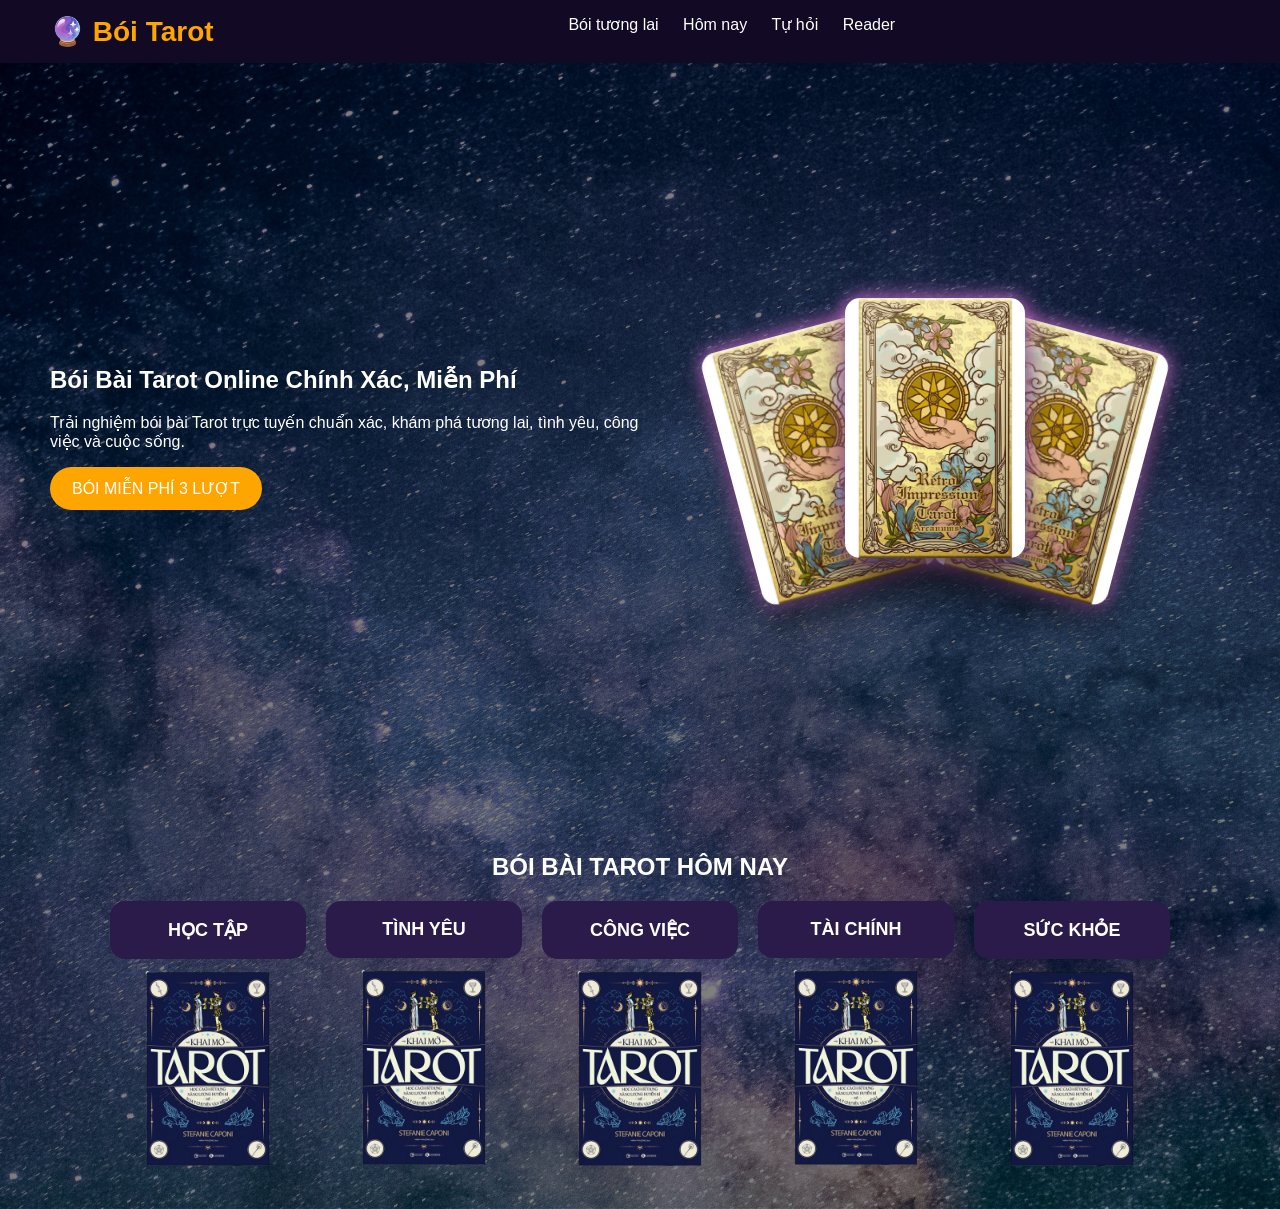
==== tarot/index.html @ 139252c0 "Update code ket noi Database" ====
<!DOCTYPE html>
<html lang="vi">
<head>
    <meta charset="UTF-8">
    <title>Tarot</title>
    <link rel="stylesheet" href="style.css">
</head>
<body>

<!-- HEADER -->
<header class="navbar">
    <div class="logo">🔮 Bói Tarot</div>

    <nav>
        <a href="#">Bói tương lai</a>
        <a href="#">Hôm nay</a>
        <a href="#">Tự hỏi</a>
        <a href="#">Reader</a>
    </nav>

    <!-- LOGIN / USER -->
    <div class="nav-login" id="navUser"></div>
</header>

<!-- HERO -->
<section class="hero">
    
    <div class="hero-text">
        <h1>Bói Bài Tarot Online Chính Xác, Miễn Phí</h1>
        <p>
            Trải nghiệm bói bài Tarot trực tuyến chuẩn xác,
            khám phá tương lai, tình yêu, công việc và cuộc sống.
        </p>

        <a href="pages/detail/detail.html" class="btn" id="start-btn">
            BÓI MIỄN PHÍ 3 LƯỢT
        </a>
    </div>

    <!-- TAROT -->
    <div class="hero-img">

        <div class="flip-card card1">
            <div class="flip-inner">
                <div class="flip-front">
                    <img src="assets/images/main.jpg" alt="">
                </div>
                <div class="flip-back">🔮</div>
            </div>
        </div>

        <div class="flip-card card2">
            <div class="flip-inner">
                <div class="flip-front">
                    <img src="assets/images/main.jpg" alt="">
                </div>
                <div class="flip-back">💜</div>
            </div>
        </div>

        <div class="flip-card card3">
            <div class="flip-inner">
                <div class="flip-front">
                    <img src="assets/images/main.jpg" alt="">
                </div>
                <div class="flip-back">✨</div>
            </div>
        </div>

    </div>
</section>

<!-- CARDS -->
<section class="cards">
    <h2>BÓI BÀI TAROT HÔM NAY</h2>

    <div class="card-list">

        <div class="card-item">
            <div class="card">HỌC TẬP</div>
            <img src="assets/images/card.jpg" alt="">
        </div>

        <div class="card-item">
            <div class="card">TÌNH YÊU</div>
            <img src="assets/images/card.jpg" alt="">
        </div>

        <div class="card-item">
            <div class="card">CÔNG VIỆC</div>
            <img src="assets/images/card.jpg" alt="">
        </div>

        <div class="card-item">
            <div class="card">TÀI CHÍNH</div>
            <img src="assets/images/card.jpg" alt="">
        </div>

        <div class="card-item">
            <div class="card">SỨC KHỎE</div>
            <img src="assets/images/card.jpg" alt="">
        </div>

    </div>
</section>

<!-- SCRIPT -->
<script>
const navUser = document.getElementById("navUser");
const startBtn = document.getElementById("start-btn");

// Đổi thành hàm async để đợi Python trả lời
async function renderNavUser() {
    try {
        // GỌI API PYTHON để lấy thông tin session
        const response = await fetch('/api/user');
        const data = await response.json();
        const user = data.user;

        if (user) {
            navUser.innerHTML = `
                <span class="user-name">👤 ${user}</span>
                <button class="logout-btn" onclick="logout()">Đăng xuất</button>
            `;
        } else {
            navUser.innerHTML = `
                <a href="pages/authenticate/login.html" class="login-btn">Đăng nhập</a>
            `;
        }
    } catch (error) {
        console.error("Lỗi khi kết nối Server:", error);
    }
}

async function logout() {
    // GỌI API PYTHON ĐỂ XÓA SESSION
    await fetch('/api/logout', { method: 'POST' });
    renderNavUser(); // Cập nhật lại giao diện
}

startBtn.addEventListener("click", async function(e) {
    e.preventDefault(); // Tạm dừng việc chuyển trang ngay lập tức
    
    // Hỏi lại Python xem thực sự đã đăng nhập chưa
    const response = await fetch('/api/user');
    const data = await response.json();

    if (!data.user) {
        alert("Bạn cần đăng nhập trước!");
        window.location.href = "pages/authenticate/login.html";
    } else {
        // Nếu Python báo Ok, cho phép chuyển sang trang rút bài
        window.location.href = "pages/detail/detail.html";
    }
});

// Chạy hàm kiểm tra ngay khi mở web
renderNavUser();
</script>

</body>
</html>
---- tarot/style.css ----
body {
    margin: 0;
    font-family: Arial;
    color: white;

    /* Overlay tối hơn */
    background: 
        linear-gradient(rgba(0,0,0,0.5), rgba(0,0,0,0.5)), /* tăng alpha để tối hơn */
        url("assets/images/bg-stars.jpg");
    background-size: cover;
    background-position: center;
    background-repeat: no-repeat;
}
.navbar {
    display: flex;
    justify-content: space-between;
    padding: 15px 50px;
    background: #120a24;
}

.logo {
    font-size: 28px;
    color: orange;
    font-weight: bold;
}

.navbar a {
    margin-left: 20px;
    text-decoration: none;
    color: white;
}

.navbar a:hover {
    color: orange;
}

/* ============================= */
/*             HERO              */
/* ============================= */
.hero {
    display: flex;
    justify-content: space-between;
    align-items: center;
    padding: 50px;
    min-height: 70vh;
}

.hero-text {
    width: 50%;
}

.hero-img {
    width: 50%;
    display: flex;
    justify-content: center;
    align-items: center;
    perspective: 1200px;
    gap: 0;
    position: relative;
}

/* ============================= */
/*           3D TAROT            */
/* ============================= */
.tarot-3d {
    position: relative;
    transform-style: preserve-3d;
}

.tarot-3d img {
    width: 220px;
    height: 320px;
    object-fit: cover;
    border-radius: 15px;
    transform: rotateY(-15deg) rotateX(10deg);
    box-shadow: 0 25px 50px rgba(0,0,0,0.7), 0 0 25px violet;
    transition: 0.4s;
}

.tarot-3d:hover img {
    transform: rotateY(0deg) rotateX(0deg) scale(1.1);
    box-shadow: 0 40px 80px rgba(0,0,0,0.9), 0 0 40px violet;
}

.tarot-3d::before {
    content: "";
    position: absolute;
    width: 220px;
    height: 320px;
    border-radius: 15px;
    background: radial-gradient(circle, rgba(138,43,226,0.4), transparent);
    filter: blur(25px);
    z-index: -1;
}

/* Xếp hình quạt 3 lá */
.tarot-3d img:nth-child(1) { transform: rotate(-25deg) translateX(-80px); z-index: 1; }
.tarot-3d img:nth-child(2) { transform: rotate(0deg); z-index: 3; }
.tarot-3d img:nth-child(3) { transform: rotate(25deg) translateX(80px); z-index: 2; }

/* ============================= */
/*             BUTTON            */
/* ============================= */
.btn {
    display: inline-block;
    padding: 12px 22px;
    background: orange;
    border: none;
    border-radius: 25px;
    color: white;
    text-decoration: none;
    cursor: pointer;
}

/* ============================= */
/*             CARDS             */
/* ============================= */
.cards {
    text-align: center;
    padding: 40px;
}

.card-list {
    display: flex;
    justify-content: center;
    gap: 20px;
}

.card-item {
    display: flex;
    flex-direction: column;
    align-items: center;
    gap: 10px;
}

.card-item img {
    width: 160px;
    height: 200px;
    object-fit: cover;
    border-radius: 10px;
    transition: 0.3s;
}

.card-item:hover img {
    transform: scale(1.05);
    box-shadow: 0 0 20px violet;
}

.card-item a {
    text-decoration: none;
    color: white;
}

.card {
    background: #2a1b4a;
    padding: 18px;
    border-radius: 15px;
    width: 160px;
    text-align: center;
    font-size: 18px;
    font-weight: bold;
    transition: 0.3s;
}

.card:hover {
    background: #3b2a6d;
    transform: translateY(-5px);
}

/* ============================= */
/*           FLIP CARD           */
/* ============================= */
.flip-card {
    width: 180px;
    height: 260px;
    perspective: 1000px;
    position: absolute;
}

.card1 { transform: rotate(-15deg) translateX(-120px); z-index: 1; }
.card2 { transform: rotate(0deg); z-index: 2; }
.card3 { transform: rotate(15deg) translateX(120px); z-index: 1; }

.flip-inner {
    width: 100%;
    height: 100%;
    position: relative;
    transform-style: preserve-3d;
    transition: transform 0.6s;
}

.flip-card:hover .flip-inner {
    transform: rotateY(180deg);
}

.flip-front, .flip-back {
    position: absolute;
    width: 100%;
    height: 100%;
    border-radius: 15px;
    backface-visibility: hidden;
}

.flip-front img {
    width: 100%;
    height: 100%;
    object-fit: cover;
    border-radius: 15px;
    box-shadow: 0 20px 40px rgba(0,0,0,0.6), 0 0 20px violet;
}

.flip-back {
    background: linear-gradient(135deg, #2a1b4a, #4b2a7a);
    display: flex;
    justify-content: center;
    align-items: center;
    font-size: 40px;
    transform: rotateY(180deg);
    box-shadow: 0 20px 40px rgba(0,0,0,0.6), 0 0 20px violet;
}
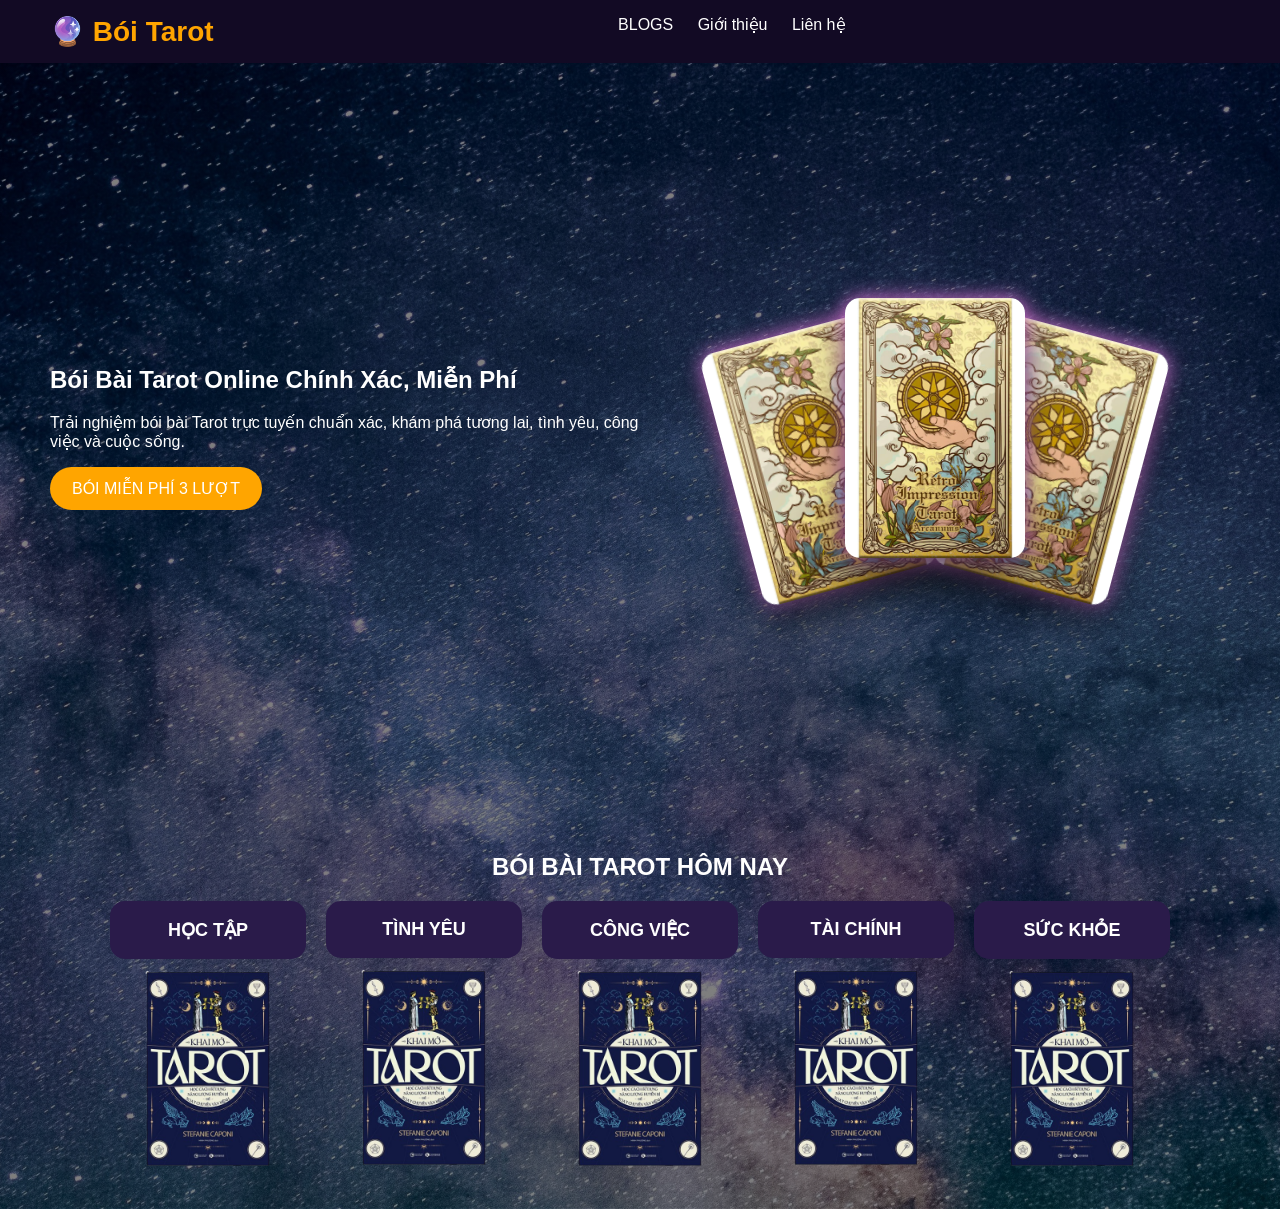
==== commit a51b9c6f: "cl gi v" ====
--- a/tarot/index.html
+++ b/tarot/index.html
@@ -7,22 +7,27 @@
 </head>
 <body>
 
-<!-- HEADER -->
 <header class="navbar">
     <div class="logo">🔮 Bói Tarot</div>
 
     <nav>
-        <a href="#">Bói tương lai</a>
-        <a href="#">Hôm nay</a>
-        <a href="#">Tự hỏi</a>
-        <a href="#">Reader</a>
+        <a href="#">BLOGS</a>
+        <a href="#">Giới thiệu</a>
+        <a href="#">Liên hệ</a>
     </nav>
-
-    <!-- LOGIN / USER -->
-    <div class="nav-login" id="navUser"></div>
+    <div class="nav-login" id="navUser">
+    </div>
+    <div id="infoModal" class="modal">
+    <div class="modal-content">
+        <span class="close-btn" onclick="closeModal()">&times;</span>
+        <h2 id="modalTitle" style="color: orange; border-bottom: 1px solid gray; padding-bottom: 10px; margin-bottom: 15px;">Tiêu đề</h2>
+        <div id="modalBody">
+            Đang tải dữ liệu...
+        </div>
+    </div>
+</div>
 </header>
 
-<!-- HERO -->
 <section class="hero">
     
     <div class="hero-text">
@@ -108,8 +113,6 @@
 <script>
 const navUser = document.getElementById("navUser");
 const startBtn = document.getElementById("start-btn");
-
-// Đổi thành hàm async để đợi Python trả lời
 async function renderNavUser() {
     try {
         // GỌI API PYTHON để lấy thông tin session
@@ -133,15 +136,13 @@
 }
 
 async function logout() {
-    // GỌI API PYTHON ĐỂ XÓA SESSION
     await fetch('/api/logout', { method: 'POST' });
-    renderNavUser(); // Cập nhật lại giao diện
+    renderNavUser();
 }
 
 startBtn.addEventListener("click", async function(e) {
-    e.preventDefault(); // Tạm dừng việc chuyển trang ngay lập tức
+    e.preventDefault();
     
-    // Hỏi lại Python xem thực sự đã đăng nhập chưa
     const response = await fetch('/api/user');
     const data = await response.json();
 
@@ -149,13 +150,68 @@
         alert("Bạn cần đăng nhập trước!");
         window.location.href = "pages/authenticate/login.html";
     } else {
-        // Nếu Python báo Ok, cho phép chuyển sang trang rút bài
         window.location.href = "pages/detail/detail.html";
     }
 });
 
-// Chạy hàm kiểm tra ngay khi mở web
 renderNavUser();
+// Thay thế hàm renderNavUser cũ bằng hàm này
+async function renderNavUser() {
+    try {
+        const response = await fetch('/api/user');
+        const data = await response.json();
+        const user = data.user;
+
+        if (user) {
+            navUser.innerHTML = `
+                <div class="user-dropdown">
+                    <span class="user-name" onclick="toggleMenu()">👤 ${user} ▾</span>
+                    <div class="dropdown-content" id="userMenu">
+                        <a href="#" onclick="showModal('Hồ sơ của tôi', 'Tên đăng nhập: <b>${user}</b><br>Lượt bói miễn phí: <b>3</b>')">👤 Thông tin tài khoản</a>
+                        <a href="#" onclick="showModal('Lịch sử bói', 'Tính năng đang được vũ trụ ghi chép lại...<br>(Chưa có dữ liệu)')">⏳ Lịch sử bói</a>
+                        <a href="#" onclick="logout()" style="color: #ff4d4d; border-top: 1px solid rgba(255,255,255,0.1);">🚪 Đăng xuất</a>
+                    </div>
+                </div>
+            `;
+        } else {
+            navUser.innerHTML = `<a href="pages/authenticate/login.html" class="login-btn">Đăng nhập</a>`;
+        }
+    } catch (error) {
+        console.error("Lỗi khi kết nối Server:", error);
+    }
+}
+
+//menu
+function toggleMenu() {
+    document.getElementById("userMenu").classList.toggle("show");
+}
+
+window.onclick = function(event) {
+    if (!event.target.matches('.user-name')) {
+        var dropdowns = document.getElementsByClassName("dropdown-content");
+        for (var i = 0; i < dropdowns.length; i++) {
+            var openDropdown = dropdowns[i];
+            if (openDropdown.classList.contains('show')) {
+                openDropdown.classList.remove('show');
+            }
+        }
+    }
+    // Đóng modal khi bấm ra ngoài viền đen
+    var modal = document.getElementById("infoModal");
+    if (event.target == modal) {
+        modal.style.display = "none";
+    }
+}
+
+function showModal(title, content) {
+    document.getElementById("modalTitle").innerText = title;
+    document.getElementById("modalBody").innerHTML = content;
+    document.getElementById("infoModal").style.display = "block";
+}
+
+function closeModal() {
+    document.getElementById("infoModal").style.display = "none";
+}
 </script>
 
 </body>
--- a/tarot/style.css
+++ b/tarot/style.css
@@ -217,4 +217,89 @@
     font-size: 40px;
     transform: rotateY(180deg);
     box-shadow: 0 20px 40px rgba(0,0,0,0.6), 0 0 20px violet;
+}
+/* =========================================
+   MENU DROPDOWN TÀI KHOẢN
+========================================= */
+.user-dropdown {
+    position: relative;
+    display: inline-block;
+}
+.user-name {
+    cursor: pointer;
+    font-weight: bold;
+    color: white;
+    padding: 10px;
+    background: rgba(255, 255, 255, 0.1);
+    border-radius: 20px;
+    transition: 0.3s;
+}
+.user-name:hover {
+    background: rgba(255, 165, 0, 0.3);
+    color: orange;
+}
+.dropdown-content {
+    display: none;
+    position: absolute;
+    right: 0;
+    top: 40px;
+    background-color: rgba(18, 10, 36, 0.95);
+    min-width: 200px;
+    box-shadow: 0px 8px 16px 0px rgba(0,0,0,0.5);
+    border-radius: 12px;
+    z-index: 101;
+    overflow: hidden;
+    border: 1px solid rgba(255,255,255,0.15);
+}
+.dropdown-content a {
+    color: white;
+    padding: 14px 16px;
+    text-decoration: none;
+    display: block;
+    font-size: 15px;
+    margin-left: 0;
+}
+.dropdown-content a:hover {
+    background-color: rgba(255, 165, 0, 0.2);
+    color: orange;
+}
+.show { display: block; }
+
+/* =========================================
+   BẢNG POPUP (MODAL) THÔNG TIN
+========================================= */
+.modal {
+    display: none; 
+    position: fixed; 
+    z-index: 200; 
+    left: 0; top: 0;
+    width: 100%; height: 100%;
+    background-color: rgba(0,0,0,0.7);
+    backdrop-filter: blur(5px);
+}
+.modal-content {
+    background: linear-gradient(135deg, #1a0b2e, #0f0518);
+    margin: 10% auto;
+    padding: 25px 30px;
+    border: 1px solid violet;
+    border-radius: 20px;
+    width: 80%;
+    max-width: 500px;
+    color: white;
+    box-shadow: 0 0 25px rgba(238, 130, 238, 0.3);
+    animation: slideDown 0.3s ease-out;
+}
+.close-btn {
+    color: #aaa;
+    float: right;
+    font-size: 28px;
+    font-weight: bold;
+    cursor: pointer;
+    line-height: 1;
+}
+.close-btn:hover { color: white; }
+
+@keyframes slideDown {
+    from { transform: translateY(-50px); opacity: 0; }
+    to { transform: translateY(0); opacity: 1; }
 }
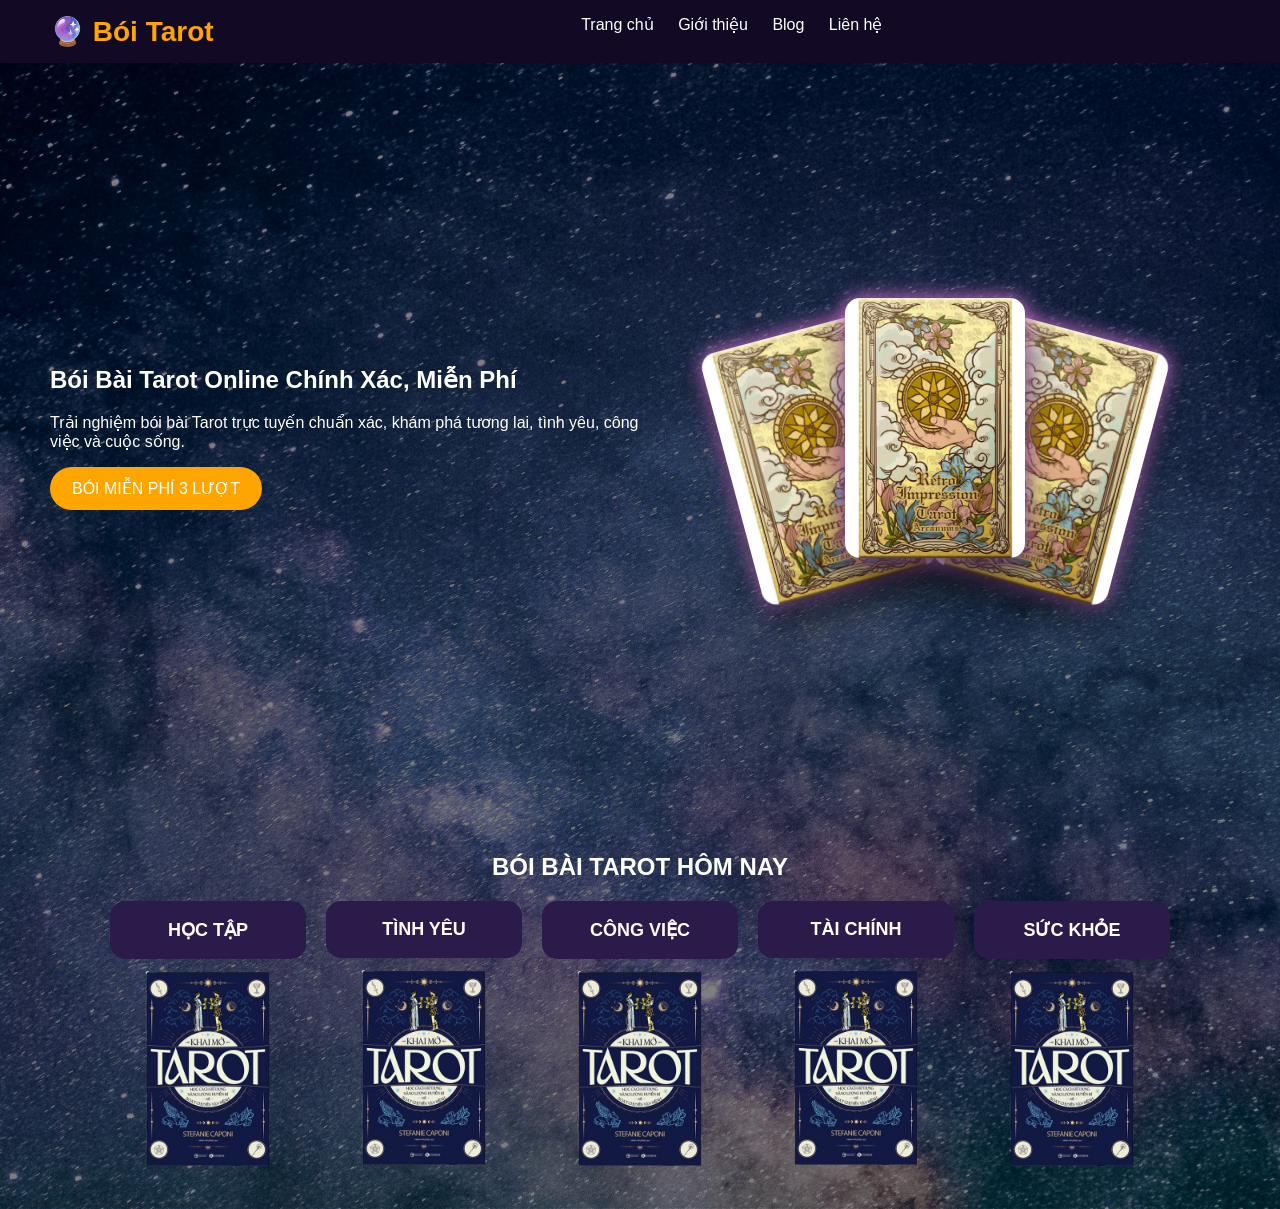
==== commit b163e983: "anh?" ====
--- a/tarot/index.html
+++ b/tarot/index.html
@@ -11,9 +11,12 @@
     <div class="logo">🔮 Bói Tarot</div>
 
     <nav>
-        <a href="#">BLOGS</a>
-        <a href="#">Giới thiệu</a>
-        <a href="#">Liên hệ</a>
+        <a href="/">Trang chủ</a>
+        <a href="/about_me/about.html">Giới thiệu</a>
+        <a href="/blogs/blogs.html">Blog</a>
+        <a href="/contract/contract.html">Liên hệ</a>
+        <span id="nav-user">
+        </span>
     </nav>
     <div class="nav-login" id="navUser">
     </div>
